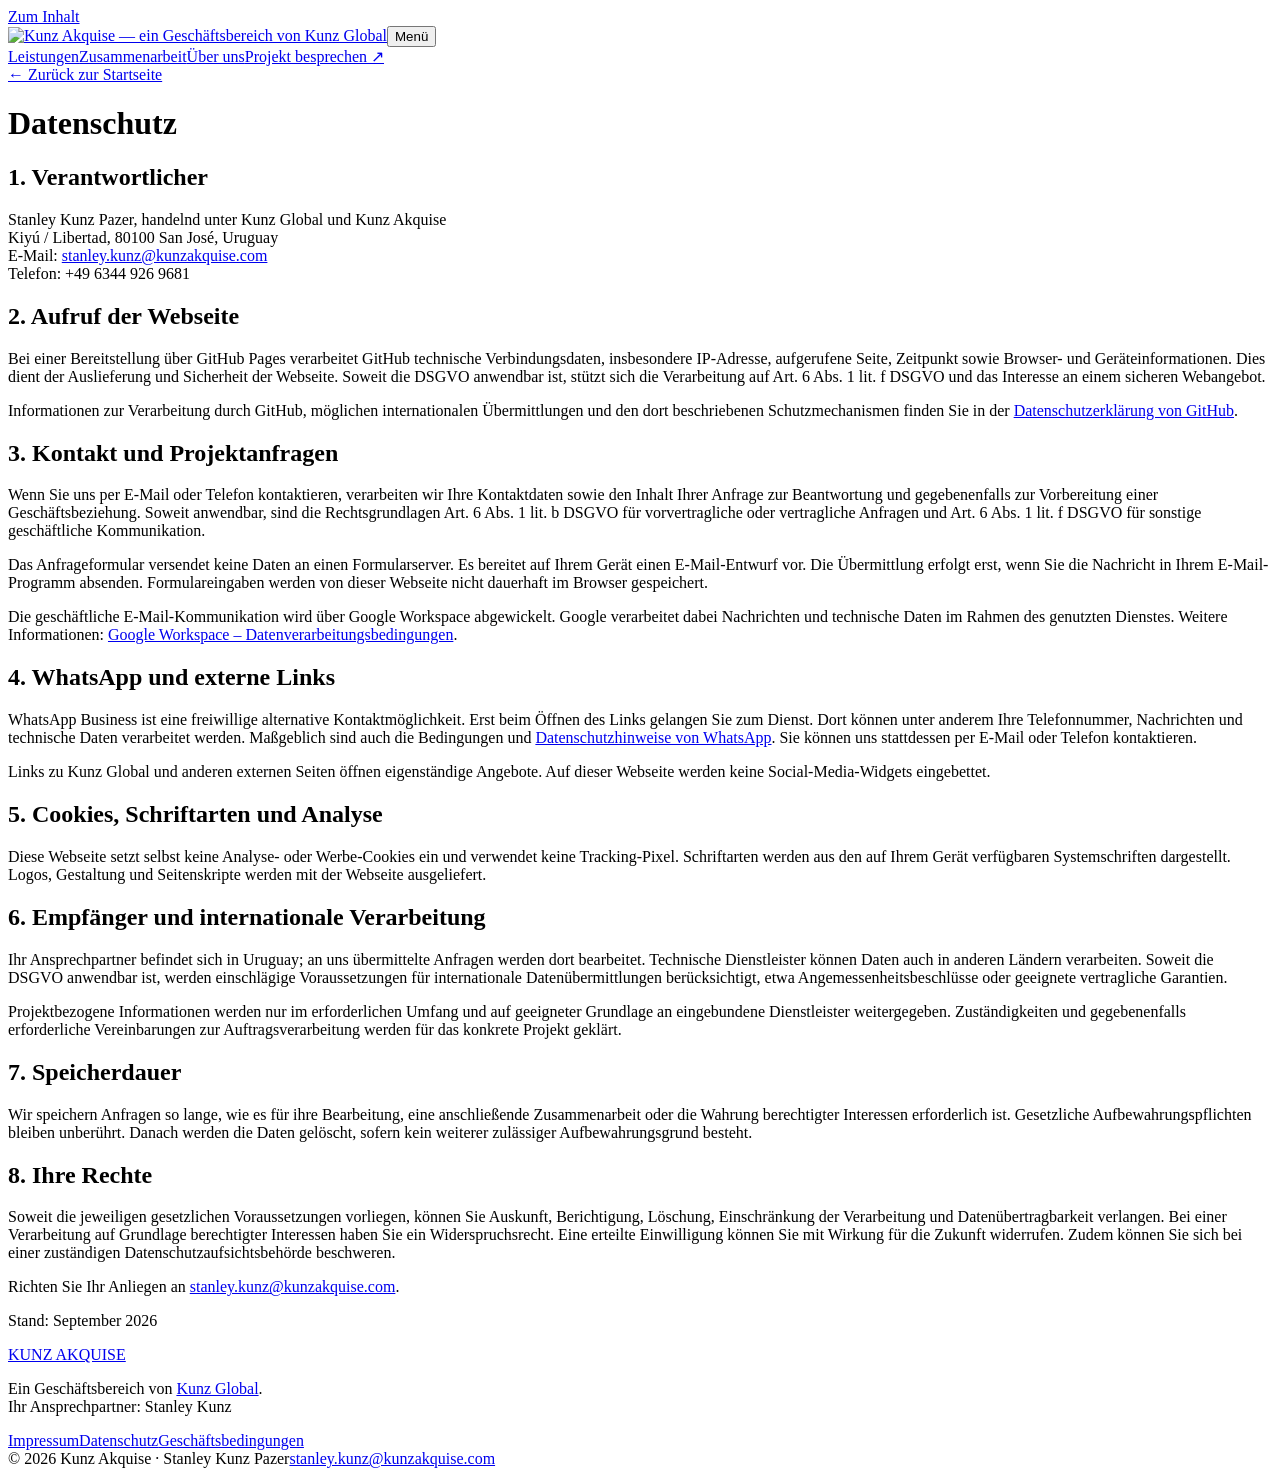
==== datenschutz.html @ 44d36b62 "Add Kunz Akquise website pages" ====
<!doctype html>
<html lang="de"><head><meta charset="utf-8"><meta name="viewport" content="width=device-width, initial-scale=1"><title>Datenschutz — Kunz Akquise</title><meta name="description" content="Informationen zur Verarbeitung personenbezogener Daten auf der Webseite von Kunz Akquise."><meta name="theme-color" content="#10263d"><link rel="canonical" href="https://kunzakquise.com/datenschutz.html"><link rel="icon" href="assets/favicon.svg" type="image/svg+xml"><link rel="stylesheet" href="assets/styles.css"><script src="assets/site.js" defer></script></head><body><a class="skip" href="#inhalt">Zum Inhalt</a><header class="site-header"><nav class="nav wrap" aria-label="Hauptnavigation"><a class="brand" href="index.html"><img src="assets/kunz-akquise.svg" width="340" height="72" alt="Kunz Akquise — ein Geschäftsbereich von Kunz Global"></a><button class="menu-toggle" type="button" aria-expanded="false" aria-controls="navigation">Menü</button><div class="nav-links" id="navigation"><a href="index.html#leistungen">Leistungen</a><a href="index.html#ablauf">Zusammenarbeit</a><a href="index.html#ueber-uns">Über uns</a><a class="btn" href="index.html#kontakt">Projekt besprechen ↗</a></div></nav></header><main id="inhalt" class="legal wrap"><a href="index.html">← Zurück zur Startseite</a><h1>Datenschutz</h1><h2>1. Verantwortlicher</h2><p>Stanley Kunz Pazer, handelnd unter Kunz Global und Kunz Akquise<br>Kiyú / Libertad, 80100 San José, Uruguay<br>E-Mail: <a href="mailto:stanley.kunz@kunzakquise.com">stanley.kunz@kunzakquise.com</a><br>Telefon: +49 6344 926 9681</p><h2>2. Aufruf der Webseite</h2><p>Bei einer Bereitstellung über GitHub Pages verarbeitet GitHub technische Verbindungsdaten, insbesondere IP-Adresse, aufgerufene Seite, Zeitpunkt sowie Browser- und Geräteinformationen. Dies dient der Auslieferung und Sicherheit der Webseite. Soweit die DSGVO anwendbar ist, stützt sich die Verarbeitung auf Art. 6 Abs. 1 lit. f DSGVO und das Interesse an einem sicheren Webangebot.</p><p>Informationen zur Verarbeitung durch GitHub, möglichen internationalen Übermittlungen und den dort beschriebenen Schutzmechanismen finden Sie in der <a href="https://docs.github.com/en/site-policy/privacy-policies/github-general-privacy-statement" target="_blank" rel="noopener noreferrer">Datenschutzerklärung von GitHub</a>.</p><h2>3. Kontakt und Projektanfragen</h2><p>Wenn Sie uns per E-Mail oder Telefon kontaktieren, verarbeiten wir Ihre Kontaktdaten sowie den Inhalt Ihrer Anfrage zur Beantwortung und gegebenenfalls zur Vorbereitung einer Geschäftsbeziehung. Soweit anwendbar, sind die Rechtsgrundlagen Art. 6 Abs. 1 lit. b DSGVO für vorvertragliche oder vertragliche Anfragen und Art. 6 Abs. 1 lit. f DSGVO für sonstige geschäftliche Kommunikation.</p><p>Das Anfrageformular versendet keine Daten an einen Formularserver. Es bereitet auf Ihrem Gerät einen E-Mail-Entwurf vor. Die Übermittlung erfolgt erst, wenn Sie die Nachricht in Ihrem E-Mail-Programm absenden. Formulareingaben werden von dieser Webseite nicht dauerhaft im Browser gespeichert.</p><p>Die geschäftliche E-Mail-Kommunikation wird über Google Workspace abgewickelt. Google verarbeitet dabei Nachrichten und technische Daten im Rahmen des genutzten Dienstes. Weitere Informationen: <a href="https://workspace.google.com/terms/dpa_terms.html" target="_blank" rel="noopener noreferrer">Google Workspace – Datenverarbeitungsbedingungen</a>.</p><h2>4. WhatsApp und externe Links</h2><p>WhatsApp Business ist eine freiwillige alternative Kontaktmöglichkeit. Erst beim Öffnen des Links gelangen Sie zum Dienst. Dort können unter anderem Ihre Telefonnummer, Nachrichten und technische Daten verarbeitet werden. Maßgeblich sind auch die Bedingungen und <a href="https://www.whatsapp.com/legal/privacy-policy" target="_blank" rel="noopener noreferrer">Datenschutzhinweise von WhatsApp</a>. Sie können uns stattdessen per E-Mail oder Telefon kontaktieren.</p><p>Links zu Kunz Global und anderen externen Seiten öffnen eigenständige Angebote. Auf dieser Webseite werden keine Social-Media-Widgets eingebettet.</p><h2>5. Cookies, Schriftarten und Analyse</h2><p>Diese Webseite setzt selbst keine Analyse- oder Werbe-Cookies ein und verwendet keine Tracking-Pixel. Schriftarten werden aus den auf Ihrem Gerät verfügbaren Systemschriften dargestellt. Logos, Gestaltung und Seitenskripte werden mit der Webseite ausgeliefert.</p><h2>6. Empfänger und internationale Verarbeitung</h2><p>Ihr Ansprechpartner befindet sich in Uruguay; an uns übermittelte Anfragen werden dort bearbeitet. Technische Dienstleister können Daten auch in anderen Ländern verarbeiten. Soweit die DSGVO anwendbar ist, werden einschlägige Voraussetzungen für internationale Datenübermittlungen berücksichtigt, etwa Angemessenheitsbeschlüsse oder geeignete vertragliche Garantien.</p><p>Projektbezogene Informationen werden nur im erforderlichen Umfang und auf geeigneter Grundlage an eingebundene Dienstleister weitergegeben. Zuständigkeiten und gegebenenfalls erforderliche Vereinbarungen zur Auftragsverarbeitung werden für das konkrete Projekt geklärt.</p><h2>7. Speicherdauer</h2><p>Wir speichern Anfragen so lange, wie es für ihre Bearbeitung, eine anschließende Zusammenarbeit oder die Wahrung berechtigter Interessen erforderlich ist. Gesetzliche Aufbewahrungspflichten bleiben unberührt. Danach werden die Daten gelöscht, sofern kein weiterer zulässiger Aufbewahrungsgrund besteht.</p><h2>8. Ihre Rechte</h2><p>Soweit die jeweiligen gesetzlichen Voraussetzungen vorliegen, können Sie Auskunft, Berichtigung, Löschung, Einschränkung der Verarbeitung und Datenübertragbarkeit verlangen. Bei einer Verarbeitung auf Grundlage berechtigter Interessen haben Sie ein Widerspruchsrecht. Eine erteilte Einwilligung können Sie mit Wirkung für die Zukunft widerrufen. Zudem können Sie sich bei einer zuständigen Datenschutzaufsichtsbehörde beschweren.</p><p>Richten Sie Ihr Anliegen an <a href="mailto:stanley.kunz@kunzakquise.com">stanley.kunz@kunzakquise.com</a>.</p><p class="date">Stand: September 2026</p></main><footer class="footer"><div class="wrap"><div class="footer-top"><div><a class="footer-brand" href="index.html">KUNZ AKQUISE</a><p>Ein Geschäftsbereich von <a href="https://www.kunzglobal.com/">Kunz Global</a>.<br>Ihr Ansprechpartner: Stanley Kunz</p></div><nav class="footer-links" aria-label="Rechtliche Informationen"><a href="impressum.html">Impressum</a><a href="datenschutz.html">Datenschutz</a><a href="agb.html">Geschäftsbedingungen</a></nav></div><div class="footer-bottom"><span>© 2026 Kunz Akquise · Stanley Kunz Pazer</span><a href="mailto:stanley.kunz@kunzakquise.com">stanley.kunz@kunzakquise.com</a></div></div></footer></body></html>
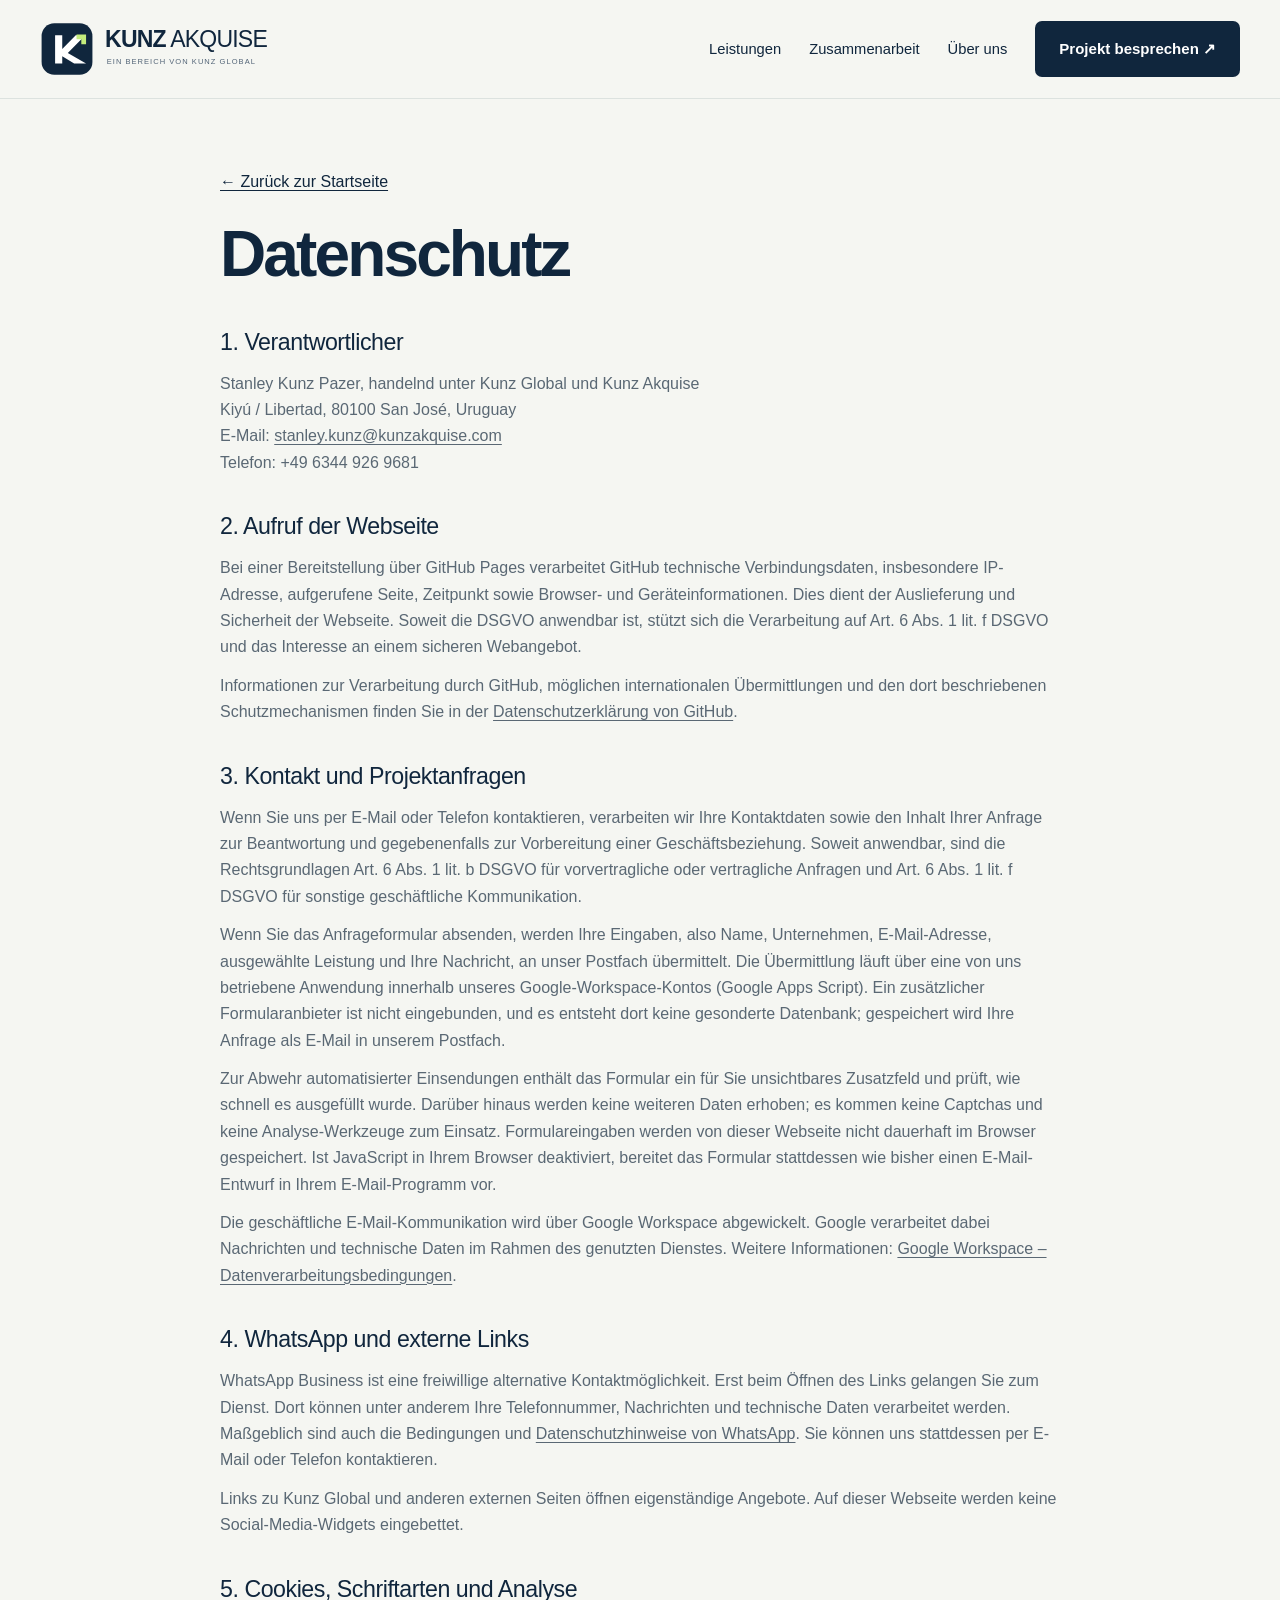
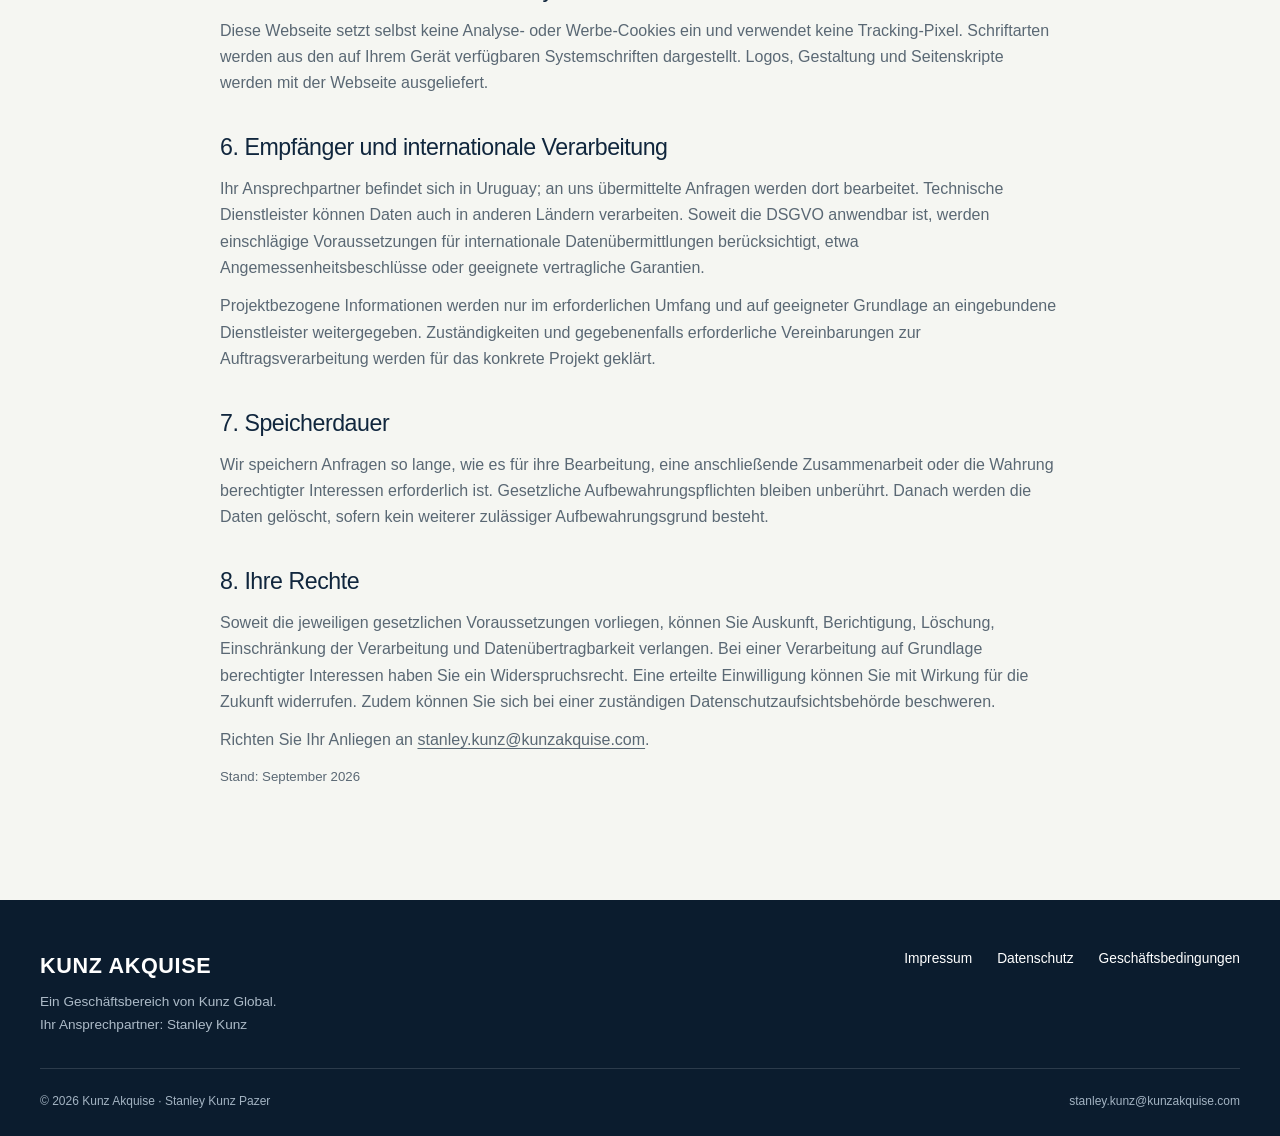
==== commit 22d7a76f: "Add files via upload" ====
--- a/datenschutz.html
+++ b/datenschutz.html
@@ -1,2 +1,2 @@
 <!doctype html>
-<html lang="de"><head><meta charset="utf-8"><meta name="viewport" content="width=device-width, initial-scale=1"><title>Datenschutz — Kunz Akquise</title><meta name="description" content="Informationen zur Verarbeitung personenbezogener Daten auf der Webseite von Kunz Akquise."><meta name="theme-color" content="#10263d"><link rel="canonical" href="https://kunzakquise.com/datenschutz.html"><link rel="icon" href="assets/favicon.svg" type="image/svg+xml"><link rel="stylesheet" href="assets/styles.css"><script src="assets/site.js" defer></script></head><body><a class="skip" href="#inhalt">Zum Inhalt</a><header class="site-header"><nav class="nav wrap" aria-label="Hauptnavigation"><a class="brand" href="index.html"><img src="assets/kunz-akquise.svg" width="340" height="72" alt="Kunz Akquise — ein Geschäftsbereich von Kunz Global"></a><button class="menu-toggle" type="button" aria-expanded="false" aria-controls="navigation">Menü</button><div class="nav-links" id="navigation"><a href="index.html#leistungen">Leistungen</a><a href="index.html#ablauf">Zusammenarbeit</a><a href="index.html#ueber-uns">Über uns</a><a class="btn" href="index.html#kontakt">Projekt besprechen ↗</a></div></nav></header><main id="inhalt" class="legal wrap"><a href="index.html">← Zurück zur Startseite</a><h1>Datenschutz</h1><h2>1. Verantwortlicher</h2><p>Stanley Kunz Pazer, handelnd unter Kunz Global und Kunz Akquise<br>Kiyú / Libertad, 80100 San José, Uruguay<br>E-Mail: <a href="mailto:stanley.kunz@kunzakquise.com">stanley.kunz@kunzakquise.com</a><br>Telefon: +49 6344 926 9681</p><h2>2. Aufruf der Webseite</h2><p>Bei einer Bereitstellung über GitHub Pages verarbeitet GitHub technische Verbindungsdaten, insbesondere IP-Adresse, aufgerufene Seite, Zeitpunkt sowie Browser- und Geräteinformationen. Dies dient der Auslieferung und Sicherheit der Webseite. Soweit die DSGVO anwendbar ist, stützt sich die Verarbeitung auf Art. 6 Abs. 1 lit. f DSGVO und das Interesse an einem sicheren Webangebot.</p><p>Informationen zur Verarbeitung durch GitHub, möglichen internationalen Übermittlungen und den dort beschriebenen Schutzmechanismen finden Sie in der <a href="https://docs.github.com/en/site-policy/privacy-policies/github-general-privacy-statement" target="_blank" rel="noopener noreferrer">Datenschutzerklärung von GitHub</a>.</p><h2>3. Kontakt und Projektanfragen</h2><p>Wenn Sie uns per E-Mail oder Telefon kontaktieren, verarbeiten wir Ihre Kontaktdaten sowie den Inhalt Ihrer Anfrage zur Beantwortung und gegebenenfalls zur Vorbereitung einer Geschäftsbeziehung. Soweit anwendbar, sind die Rechtsgrundlagen Art. 6 Abs. 1 lit. b DSGVO für vorvertragliche oder vertragliche Anfragen und Art. 6 Abs. 1 lit. f DSGVO für sonstige geschäftliche Kommunikation.</p><p>Das Anfrageformular versendet keine Daten an einen Formularserver. Es bereitet auf Ihrem Gerät einen E-Mail-Entwurf vor. Die Übermittlung erfolgt erst, wenn Sie die Nachricht in Ihrem E-Mail-Programm absenden. Formulareingaben werden von dieser Webseite nicht dauerhaft im Browser gespeichert.</p><p>Die geschäftliche E-Mail-Kommunikation wird über Google Workspace abgewickelt. Google verarbeitet dabei Nachrichten und technische Daten im Rahmen des genutzten Dienstes. Weitere Informationen: <a href="https://workspace.google.com/terms/dpa_terms.html" target="_blank" rel="noopener noreferrer">Google Workspace – Datenverarbeitungsbedingungen</a>.</p><h2>4. WhatsApp und externe Links</h2><p>WhatsApp Business ist eine freiwillige alternative Kontaktmöglichkeit. Erst beim Öffnen des Links gelangen Sie zum Dienst. Dort können unter anderem Ihre Telefonnummer, Nachrichten und technische Daten verarbeitet werden. Maßgeblich sind auch die Bedingungen und <a href="https://www.whatsapp.com/legal/privacy-policy" target="_blank" rel="noopener noreferrer">Datenschutzhinweise von WhatsApp</a>. Sie können uns stattdessen per E-Mail oder Telefon kontaktieren.</p><p>Links zu Kunz Global und anderen externen Seiten öffnen eigenständige Angebote. Auf dieser Webseite werden keine Social-Media-Widgets eingebettet.</p><h2>5. Cookies, Schriftarten und Analyse</h2><p>Diese Webseite setzt selbst keine Analyse- oder Werbe-Cookies ein und verwendet keine Tracking-Pixel. Schriftarten werden aus den auf Ihrem Gerät verfügbaren Systemschriften dargestellt. Logos, Gestaltung und Seitenskripte werden mit der Webseite ausgeliefert.</p><h2>6. Empfänger und internationale Verarbeitung</h2><p>Ihr Ansprechpartner befindet sich in Uruguay; an uns übermittelte Anfragen werden dort bearbeitet. Technische Dienstleister können Daten auch in anderen Ländern verarbeiten. Soweit die DSGVO anwendbar ist, werden einschlägige Voraussetzungen für internationale Datenübermittlungen berücksichtigt, etwa Angemessenheitsbeschlüsse oder geeignete vertragliche Garantien.</p><p>Projektbezogene Informationen werden nur im erforderlichen Umfang und auf geeigneter Grundlage an eingebundene Dienstleister weitergegeben. Zuständigkeiten und gegebenenfalls erforderliche Vereinbarungen zur Auftragsverarbeitung werden für das konkrete Projekt geklärt.</p><h2>7. Speicherdauer</h2><p>Wir speichern Anfragen so lange, wie es für ihre Bearbeitung, eine anschließende Zusammenarbeit oder die Wahrung berechtigter Interessen erforderlich ist. Gesetzliche Aufbewahrungspflichten bleiben unberührt. Danach werden die Daten gelöscht, sofern kein weiterer zulässiger Aufbewahrungsgrund besteht.</p><h2>8. Ihre Rechte</h2><p>Soweit die jeweiligen gesetzlichen Voraussetzungen vorliegen, können Sie Auskunft, Berichtigung, Löschung, Einschränkung der Verarbeitung und Datenübertragbarkeit verlangen. Bei einer Verarbeitung auf Grundlage berechtigter Interessen haben Sie ein Widerspruchsrecht. Eine erteilte Einwilligung können Sie mit Wirkung für die Zukunft widerrufen. Zudem können Sie sich bei einer zuständigen Datenschutzaufsichtsbehörde beschweren.</p><p>Richten Sie Ihr Anliegen an <a href="mailto:stanley.kunz@kunzakquise.com">stanley.kunz@kunzakquise.com</a>.</p><p class="date">Stand: September 2026</p></main><footer class="footer"><div class="wrap"><div class="footer-top"><div><a class="footer-brand" href="index.html">KUNZ AKQUISE</a><p>Ein Geschäftsbereich von <a href="https://www.kunzglobal.com/">Kunz Global</a>.<br>Ihr Ansprechpartner: Stanley Kunz</p></div><nav class="footer-links" aria-label="Rechtliche Informationen"><a href="impressum.html">Impressum</a><a href="datenschutz.html">Datenschutz</a><a href="agb.html">Geschäftsbedingungen</a></nav></div><div class="footer-bottom"><span>© 2026 Kunz Akquise · Stanley Kunz Pazer</span><a href="mailto:stanley.kunz@kunzakquise.com">stanley.kunz@kunzakquise.com</a></div></div></footer></body></html>
+<html lang="de"><head><meta charset="utf-8"><meta name="viewport" content="width=device-width, initial-scale=1"><title>Datenschutz — Kunz Akquise</title><meta name="description" content="Informationen zur Verarbeitung personenbezogener Daten auf der Webseite von Kunz Akquise."><meta name="theme-color" content="#10263d"><link rel="canonical" href="https://kunzakquise.com/datenschutz.html"><link rel="icon" href="assets/favicon.svg" type="image/svg+xml"><link rel="stylesheet" href="assets/styles.css"><script src="assets/site.js" defer></script></head><body><a class="skip" href="#inhalt">Zum Inhalt</a><header class="site-header"><nav class="nav wrap" aria-label="Hauptnavigation"><a class="brand" href="index.html"><img src="assets/kunz-akquise.svg" width="340" height="72" alt="Kunz Akquise — ein Geschäftsbereich von Kunz Global"></a><button class="menu-toggle" type="button" aria-expanded="false" aria-controls="navigation">Menü</button><div class="nav-links" id="navigation"><a href="index.html#leistungen">Leistungen</a><a href="index.html#ablauf">Zusammenarbeit</a><a href="index.html#ueber-uns">Über uns</a><a class="btn" href="index.html#kontakt">Projekt besprechen ↗</a></div></nav></header><main id="inhalt" class="legal wrap"><a href="index.html">← Zurück zur Startseite</a><h1>Datenschutz</h1><h2>1. Verantwortlicher</h2><p>Stanley Kunz Pazer, handelnd unter Kunz Global und Kunz Akquise<br>Kiyú / Libertad, 80100 San José, Uruguay<br>E-Mail: <a href="mailto:stanley.kunz@kunzakquise.com">stanley.kunz@kunzakquise.com</a><br>Telefon: +49 6344 926 9681</p><h2>2. Aufruf der Webseite</h2><p>Bei einer Bereitstellung über GitHub Pages verarbeitet GitHub technische Verbindungsdaten, insbesondere IP-Adresse, aufgerufene Seite, Zeitpunkt sowie Browser- und Geräteinformationen. Dies dient der Auslieferung und Sicherheit der Webseite. Soweit die DSGVO anwendbar ist, stützt sich die Verarbeitung auf Art. 6 Abs. 1 lit. f DSGVO und das Interesse an einem sicheren Webangebot.</p><p>Informationen zur Verarbeitung durch GitHub, möglichen internationalen Übermittlungen und den dort beschriebenen Schutzmechanismen finden Sie in der <a href="https://docs.github.com/en/site-policy/privacy-policies/github-general-privacy-statement" target="_blank" rel="noopener noreferrer">Datenschutzerklärung von GitHub</a>.</p><h2>3. Kontakt und Projektanfragen</h2><p>Wenn Sie uns per E-Mail oder Telefon kontaktieren, verarbeiten wir Ihre Kontaktdaten sowie den Inhalt Ihrer Anfrage zur Beantwortung und gegebenenfalls zur Vorbereitung einer Geschäftsbeziehung. Soweit anwendbar, sind die Rechtsgrundlagen Art. 6 Abs. 1 lit. b DSGVO für vorvertragliche oder vertragliche Anfragen und Art. 6 Abs. 1 lit. f DSGVO für sonstige geschäftliche Kommunikation.</p><p>Wenn Sie das Anfrageformular absenden, werden Ihre Eingaben, also Name, Unternehmen, E-Mail-Adresse, ausgewählte Leistung und Ihre Nachricht, an unser Postfach übermittelt. Die Übermittlung läuft über eine von uns betriebene Anwendung innerhalb unseres Google-Workspace-Kontos (Google Apps Script). Ein zusätzlicher Formularanbieter ist nicht eingebunden, und es entsteht dort keine gesonderte Datenbank; gespeichert wird Ihre Anfrage als E-Mail in unserem Postfach.</p><p>Zur Abwehr automatisierter Einsendungen enthält das Formular ein für Sie unsichtbares Zusatzfeld und prüft, wie schnell es ausgefüllt wurde. Darüber hinaus werden keine weiteren Daten erhoben; es kommen keine Captchas und keine Analyse-Werkzeuge zum Einsatz. Formulareingaben werden von dieser Webseite nicht dauerhaft im Browser gespeichert. Ist JavaScript in Ihrem Browser deaktiviert, bereitet das Formular stattdessen wie bisher einen E-Mail-Entwurf in Ihrem E-Mail-Programm vor.</p><p>Die geschäftliche E-Mail-Kommunikation wird über Google Workspace abgewickelt. Google verarbeitet dabei Nachrichten und technische Daten im Rahmen des genutzten Dienstes. Weitere Informationen: <a href="https://workspace.google.com/terms/dpa_terms.html" target="_blank" rel="noopener noreferrer">Google Workspace – Datenverarbeitungsbedingungen</a>.</p><h2>4. WhatsApp und externe Links</h2><p>WhatsApp Business ist eine freiwillige alternative Kontaktmöglichkeit. Erst beim Öffnen des Links gelangen Sie zum Dienst. Dort können unter anderem Ihre Telefonnummer, Nachrichten und technische Daten verarbeitet werden. Maßgeblich sind auch die Bedingungen und <a href="https://www.whatsapp.com/legal/privacy-policy" target="_blank" rel="noopener noreferrer">Datenschutzhinweise von WhatsApp</a>. Sie können uns stattdessen per E-Mail oder Telefon kontaktieren.</p><p>Links zu Kunz Global und anderen externen Seiten öffnen eigenständige Angebote. Auf dieser Webseite werden keine Social-Media-Widgets eingebettet.</p><h2>5. Cookies, Schriftarten und Analyse</h2><p>Diese Webseite setzt selbst keine Analyse- oder Werbe-Cookies ein und verwendet keine Tracking-Pixel. Schriftarten werden aus den auf Ihrem Gerät verfügbaren Systemschriften dargestellt. Logos, Gestaltung und Seitenskripte werden mit der Webseite ausgeliefert.</p><h2>6. Empfänger und internationale Verarbeitung</h2><p>Ihr Ansprechpartner befindet sich in Uruguay; an uns übermittelte Anfragen werden dort bearbeitet. Technische Dienstleister können Daten auch in anderen Ländern verarbeiten. Soweit die DSGVO anwendbar ist, werden einschlägige Voraussetzungen für internationale Datenübermittlungen berücksichtigt, etwa Angemessenheitsbeschlüsse oder geeignete vertragliche Garantien.</p><p>Projektbezogene Informationen werden nur im erforderlichen Umfang und auf geeigneter Grundlage an eingebundene Dienstleister weitergegeben. Zuständigkeiten und gegebenenfalls erforderliche Vereinbarungen zur Auftragsverarbeitung werden für das konkrete Projekt geklärt.</p><h2>7. Speicherdauer</h2><p>Wir speichern Anfragen so lange, wie es für ihre Bearbeitung, eine anschließende Zusammenarbeit oder die Wahrung berechtigter Interessen erforderlich ist. Gesetzliche Aufbewahrungspflichten bleiben unberührt. Danach werden die Daten gelöscht, sofern kein weiterer zulässiger Aufbewahrungsgrund besteht.</p><h2>8. Ihre Rechte</h2><p>Soweit die jeweiligen gesetzlichen Voraussetzungen vorliegen, können Sie Auskunft, Berichtigung, Löschung, Einschränkung der Verarbeitung und Datenübertragbarkeit verlangen. Bei einer Verarbeitung auf Grundlage berechtigter Interessen haben Sie ein Widerspruchsrecht. Eine erteilte Einwilligung können Sie mit Wirkung für die Zukunft widerrufen. Zudem können Sie sich bei einer zuständigen Datenschutzaufsichtsbehörde beschweren.</p><p>Richten Sie Ihr Anliegen an <a href="mailto:stanley.kunz@kunzakquise.com">stanley.kunz@kunzakquise.com</a>.</p><p class="date">Stand: September 2026</p></main><footer class="footer"><div class="wrap"><div class="footer-top"><div><a class="footer-brand" href="index.html">KUNZ AKQUISE</a><p>Ein Geschäftsbereich von <a href="https://www.kunzglobal.com/">Kunz Global</a>.<br>Ihr Ansprechpartner: Stanley Kunz</p></div><nav class="footer-links" aria-label="Rechtliche Informationen"><a href="impressum.html">Impressum</a><a href="datenschutz.html">Datenschutz</a><a href="agb.html">Geschäftsbedingungen</a></nav></div><div class="footer-bottom"><span>© 2026 Kunz Akquise · Stanley Kunz Pazer</span><a href="mailto:stanley.kunz@kunzakquise.com">stanley.kunz@kunzakquise.com</a></div></div></footer></body></html>
--- a/assets/styles.css
+++ b/assets/styles.css
@@ -0,0 +1,2 @@
+@charset "UTF-8";
+:root{--ink:#10263d;--muted:#5a6874;--paper:#f5f6f2;--white:#fff;--line:#dce2df;--lime:#c4ec7c;--blue:#234b79;--ok:#2d6a45;--fehler:#a33128;--radius:18px;--max:1200px}*{box-sizing:border-box}html{scroll-behavior:smooth;scroll-padding-top:110px}body{margin:0;color:var(--ink);background:var(--paper);font-family:Arial,Helvetica,sans-serif;font-size:16px;line-height:1.65;-webkit-font-smoothing:antialiased}a{color:inherit;text-decoration:none}button,input,select,textarea{font:inherit}button,a,input,select,textarea,summary{-webkit-tap-highlight-color:transparent}a:focus-visible,button:focus-visible,input:focus-visible,select:focus-visible,textarea:focus-visible,summary:focus-visible{outline:3px solid #4071bb;outline-offset:5px}img{max-width:100%;display:block}h1,h2,h3,p{margin:0}h1,h2,h3{line-height:1.08;letter-spacing:-.045em}h1{font-size:clamp(3.3rem,6.1vw,5.8rem);font-weight:600}h2{font-size:clamp(2.3rem,4.3vw,4rem);font-weight:500}h3{font-size:1.5rem;font-weight:600;letter-spacing:-.025em}p{color:var(--muted)}.wrap{max-width:var(--max);width:calc(100% - 80px);margin-inline:auto}.skip{position:absolute;left:10px;top:-100px;z-index:100;background:white;padding:12px}.skip:focus{top:10px}.site-header{position:sticky;top:0;z-index:20;background:rgba(245,246,242,.96);border-bottom:1px solid var(--line);backdrop-filter:blur(12px)}.nav{display:flex;min-height:98px;align-items:center;gap:35px}.brand{margin-right:auto}.brand img{width:270px;height:auto}.nav-links{display:flex;align-items:center;gap:28px;font-size:.92rem}.nav-links>a:not(.btn):hover{color:var(--blue);text-decoration:underline;text-underline-offset:6px}.btn{display:inline-flex;align-items:center;justify-content:center;gap:20px;padding:16px 23px;border:1px solid transparent;border-radius:7px;background:var(--ink);color:white;font-size:.94rem;font-weight:600;line-height:1.4;cursor:pointer;transition:transform .18s,background .18s}.btn:hover{background:#244660;transform:translateY(-2px)}.btn.light{background:var(--lime);color:var(--ink)}.btn.light:hover{background:#d6f4a4}.btn.outline{background:transparent;border-color:#b8c2c7;color:var(--ink)}.btn.outline:hover{background:white}.text-link{display:inline-flex;align-items:center;gap:16px;font-size:.96rem;font-weight:600;border-bottom:1px solid #84939e;padding:7px 0}.menu-toggle{display:none;border:1px solid var(--line);background:white;border-radius:7px;padding:10px 14px}.eyebrow{font-size:.76rem;letter-spacing:.15em;font-weight:700;text-transform:uppercase;color:var(--blue);margin-bottom:24px}.hero{padding:79px 0 66px}.hero-grid{display:grid;grid-template-columns:1.15fr 1fr;gap:60px;align-items:center}.hero h1 span{color:#52725e}.hero .intro{font-size:1.12rem;line-height:1.75;max-width:530px;margin-top:29px}.actions{display:flex;align-items:center;gap:25px;flex-wrap:wrap;margin-top:33px}.hero-note{font-size:.83rem;margin-top:20px}.process-visual{background:var(--ink);border-radius:22px;color:white;padding:31px;position:relative;overflow:hidden;box-shadow:0 22px 50px #10263d17}.visual-top{display:flex;justify-content:space-between;align-items:center;border-bottom:1px solid #ffffff25;padding-bottom:22px;margin-bottom:30px;font-size:.73rem;letter-spacing:.12em}.visual-top span:last-child{color:var(--lime)}.journey{display:grid;gap:13px}.journey-step{border:1px solid #ffffff26;border-radius:10px;padding:20px;display:grid;grid-template-columns:36px 1fr;gap:10px;background:#ffffff05}.journey-step .number{font-size:.78rem;color:#aebfce;padding-top:3px}.journey-step strong{font-size:1.1rem;font-weight:500}.journey-step p{color:#b5c5d0;font-size:.85rem;margin-top:5px}.journey-step:last-child{background:var(--lime);color:var(--ink);border-color:var(--lime)}.journey-step:last-child p,.journey-step:last-child .number{color:#3c513c}.visual-bottom{font-size:.73rem;color:#b5c5d0;padding-top:24px;display:flex;justify-content:space-between}.strip{border-top:1px solid var(--line);border-bottom:1px solid var(--line);padding:23px 0}.strip-inner{display:flex;align-items:center;justify-content:space-between;gap:25px;flex-wrap:wrap;font-size:.88rem}.strip-inner>span:first-child{color:var(--muted)}.strip strong{font-weight:500}.section{padding:100px 0}.section-top{display:flex;justify-content:space-between;gap:70px;align-items:end;margin-bottom:45px}.section-top h2{max-width:620px}.section-top>p{max-width:360px}.services{display:grid;grid-template-columns:repeat(3,1fr);gap:20px}.service{padding:32px;background:white;border:1px solid var(--line);border-radius:var(--radius);display:flex;flex-direction:column;min-height:410px}.service .service-no{font-size:.8rem;letter-spacing:.08em;color:#728591;margin-bottom:42px}.service h3{margin-bottom:18px}.service p{font-size:.97rem}.service ul{padding-left:18px;margin:22px 0 30px;color:var(--muted);font-size:.87rem}.service .text-link{align-self:start;margin-top:auto}.service.featured{background:#e7efdF;border-color:#cedfc1}.dark{background:var(--ink);color:white}.dark .eyebrow{color:var(--lime)}.dark p{color:#b9c7d3}.method-grid{display:grid;grid-template-columns:.95fr 1fr;gap:100px}.method-copy p{margin-top:28px;max-width:460px}.steps{list-style:none;padding:0;margin:0;counter-reset:method}.steps li{padding:25px 0;border-top:1px solid #ffffff2b;display:grid;grid-template-columns:40px 1fr;gap:20px}.steps li:last-child{border-bottom:1px solid #ffffff2b}.steps li::before{counter-increment:method;content:'0' counter(method);font-size:.78rem;color:var(--lime);padding-top:4px}.steps h3{font-size:1.23rem;letter-spacing:-.02em;margin-bottom:9px}.steps p{font-size:.93rem}.fit-grid{display:grid;grid-template-columns:repeat(3,1fr);gap:40px}.fit-card{border-top:2px solid var(--ink);padding-top:24px}.fit-card p{margin-top:17px}.fit-card span{font-size:.77rem;display:block;margin-bottom:18px;color:var(--muted)}.partner-panel{display:grid;grid-template-columns:1fr 1.1fr;border:1px solid var(--line);background:white;border-radius:var(--radius);overflow:hidden;margin-top:75px}.partner-mark{padding:45px;background:#e9edf0;display:flex;flex-direction:column;align-items:center;justify-content:center;gap:16px}.partner-mark img{width:110px;border-radius:50%;mix-blend-mode:multiply}.partner-mark strong{font-size:1.35rem;letter-spacing:.08em}.partner-mark small{color:var(--muted);font-size:.83rem}.partner-copy{padding:46px}.partner-copy h3{font-size:1.8rem;margin-bottom:22px}.partner-copy p{margin:15px 0}.partner-copy .signature{color:var(--ink);font-weight:700;margin-top:26px}.partner-copy small{color:var(--muted)}.faq-layout{display:grid;grid-template-columns:.8fr 1.2fr;gap:90px}.faq-layout>div>p{margin-top:25px}.faqs details{border-bottom:1px solid var(--line);padding:23px 0}.faqs details:first-child{border-top:1px solid var(--line)}summary{cursor:pointer;font-size:1.05rem;font-weight:600;padding-right:28px;list-style:none;position:relative}summary::-webkit-details-marker{display:none}summary:after{content:'+';position:absolute;right:0;font-size:1.35rem;font-weight:400;top:-4px}details[open] summary:after{content:'−'}.faqs p{padding-top:18px;font-size:.95rem}.contact{background:#e5eedb}.contact-grid{display:grid;grid-template-columns:1fr 1fr;gap:80px}.contact-copy>p{margin-top:25px}.contact-links{margin-top:40px;display:grid;gap:20px}.contact-links a{overflow-wrap:anywhere}.contact-links small{display:block;color:var(--muted);font-size:.79rem;margin-bottom:3px}.contact-links strong{font-size:1.17rem;font-weight:500}.contact-form{background:white;border:1px solid #ccd7c5;padding:32px;border-radius:var(--radius)}.form-row{display:grid;grid-template-columns:1fr 1fr;gap:16px}label{display:block;font-size:.85rem;font-weight:600;margin-bottom:19px}input,select,textarea{width:100%;display:block;margin-top:7px;padding:12px;border:1px solid #c7d0d4;border-radius:5px;background:#fff;color:var(--ink);min-height:48px}textarea{resize:vertical;min-height:110px}.form-note{font-size:.79rem;line-height:1.6;margin:0 0 18px}.form-note a{text-decoration:underline}.contact-form .btn{width:100%}.hp{position:absolute;width:1px;height:1px;overflow:hidden;clip:rect(0 0 0 0);white-space:nowrap}.form-feedback{font-size:.88rem;line-height:1.55;margin-top:15px}.form-feedback:empty{margin-top:0}.form-feedback[data-state]{padding:13px 15px;border-radius:9px;border:1px solid}.form-feedback[data-state='ok']{color:var(--ok);border-color:#bcd7c4;background:#f1f8f2}.form-feedback[data-state='fehler']{color:var(--fehler);border-color:#e3c3c0;background:#fdf3f2}.contact-form .btn:disabled{opacity:.65;cursor:progress;transform:none}.footer{background:#0b1c2e;color:white;padding:48px 0 24px}.footer-top{display:flex;justify-content:space-between;align-items:start;gap:40px;padding-bottom:32px}.footer-brand{font-size:1.35rem;font-weight:700;letter-spacing:.03em}.footer-top p{color:#adbbc8;font-size:.85rem;max-width:400px;margin-top:8px}.footer-links{display:flex;gap:25px;flex-wrap:wrap;font-size:.86rem}.footer-links a:hover{text-decoration:underline}.footer-bottom{border-top:1px solid #ffffff23;display:flex;justify-content:space-between;gap:20px;padding-top:23px;color:#a3b3c2;font-size:.75rem}.legal{max-width:840px;padding:70px 0 100px}.legal h1{font-size:clamp(2.6rem,6vw,4rem);margin:25px 0 40px}.legal h2{font-size:1.45rem;margin:38px 0 16px;letter-spacing:-.02em}.legal p,.legal ul{margin:12px 0;color:var(--muted)}.legal a:not(.btn){text-decoration:underline;text-underline-offset:3px;overflow-wrap:anywhere}.legal .date{font-size:.83rem}.service-hero{padding:65px 0 80px}.service-hero h1{max-width:960px;margin:25px 0}.service-hero .intro{max-width:720px;font-size:1.15rem}.deliverables{display:grid;grid-template-columns:1fr 1fr;gap:65px}.deliverables p{margin-top:20px}.deliverables ul{padding:0;list-style:none}.deliverables li{border-top:1px solid var(--line);padding:20px 0}.deliverables li strong{display:block;margin-bottom:6px}.deliverables li span{color:var(--muted)}@media(max-width:1000px){.nav{gap:20px}.brand img{width:225px}.nav-links{gap:16px}.hero-grid{gap:35px}.wrap{width:calc(100% - 48px)}.method-grid,.contact-grid,.faq-layout{gap:45px}.service{padding:25px}}@media(max-width:760px){.wrap{width:calc(100% - 36px)}.nav{min-height:80px}.brand img{width:230px}.menu-toggle{display:block}.nav-links{display:none;position:absolute;top:80px;left:0;right:0;padding:22px;background:var(--paper);border-bottom:1px solid var(--line);align-items:stretch}.nav-links.is-open{display:flex;flex-direction:column}.nav-links>a{padding:9px}.hero{padding:45px 0}.hero-grid,.method-grid,.contact-grid,.faq-layout,.deliverables{grid-template-columns:1fr;gap:40px}.hero h1{font-size:clamp(3rem,11vw,4.4rem)}.hero .intro{font-size:1.03rem}.process-visual{padding:24px}.journey-step{padding:17px}.section{padding:65px 0}.section-top{display:block;margin-bottom:32px}.section-top>p{margin-top:22px;max-width:none}.services,.fit-grid{grid-template-columns:1fr}.service{min-height:0}.service .service-no{margin-bottom:25px}.strip-inner{justify-content:start;gap:12px 24px}.strip-inner>span:first-child{width:100%}.partner-panel{grid-template-columns:1fr;margin-top:45px}.partner-mark{padding:30px}.partner-copy{padding:28px}.footer-top,.footer-bottom{flex-direction:column;gap:25px}.contact-form{padding:23px}.legal{padding-top:45px}.form-row{grid-template-columns:1fr;gap:0}.service-hero{padding:40px 0 55px}.service-hero h1{font-size:clamp(2.6rem,9.4vw,4.4rem)}.legal h1{font-size:clamp(2.1rem,8vw,4rem)}h1,h2,h3{overflow-wrap:break-word}}@media(prefers-reduced-motion:reduce){html{scroll-behavior:auto}*,*:before,*:after{animation:none!important;transition:none!important}}
